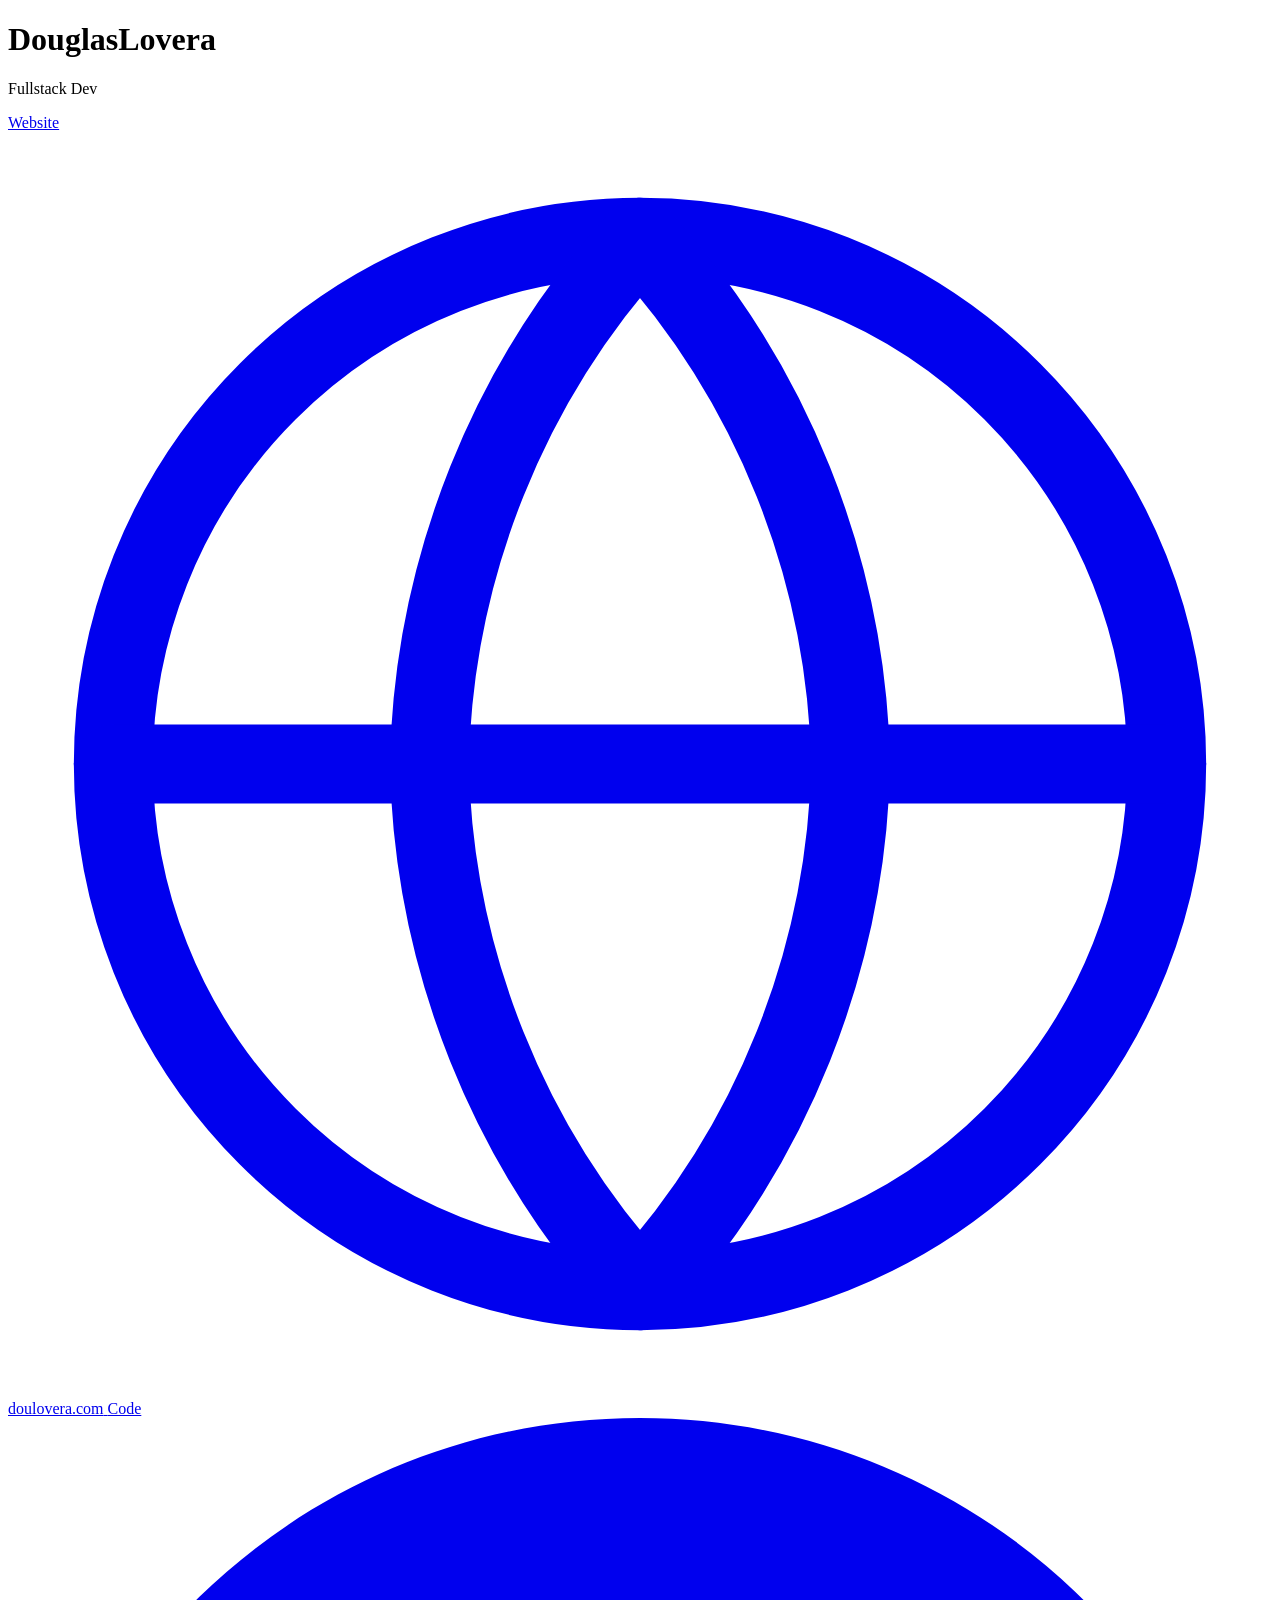
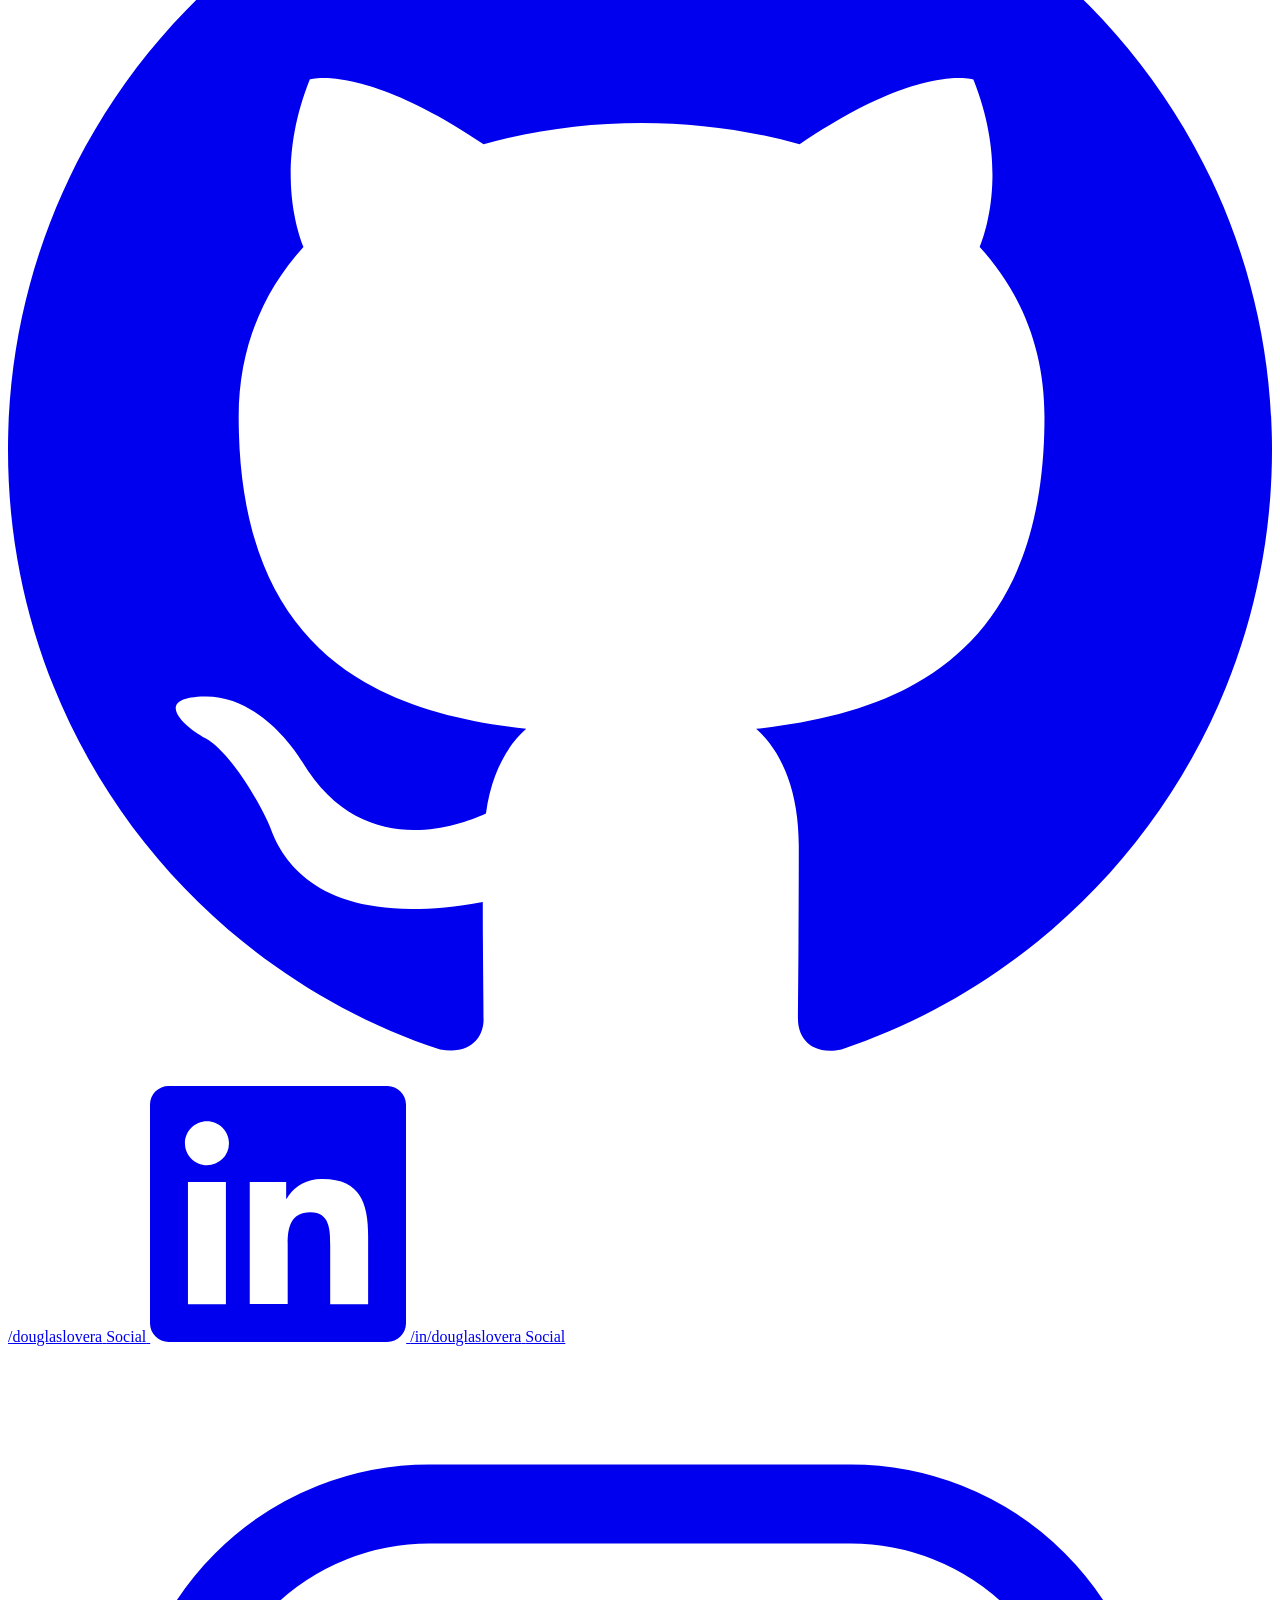
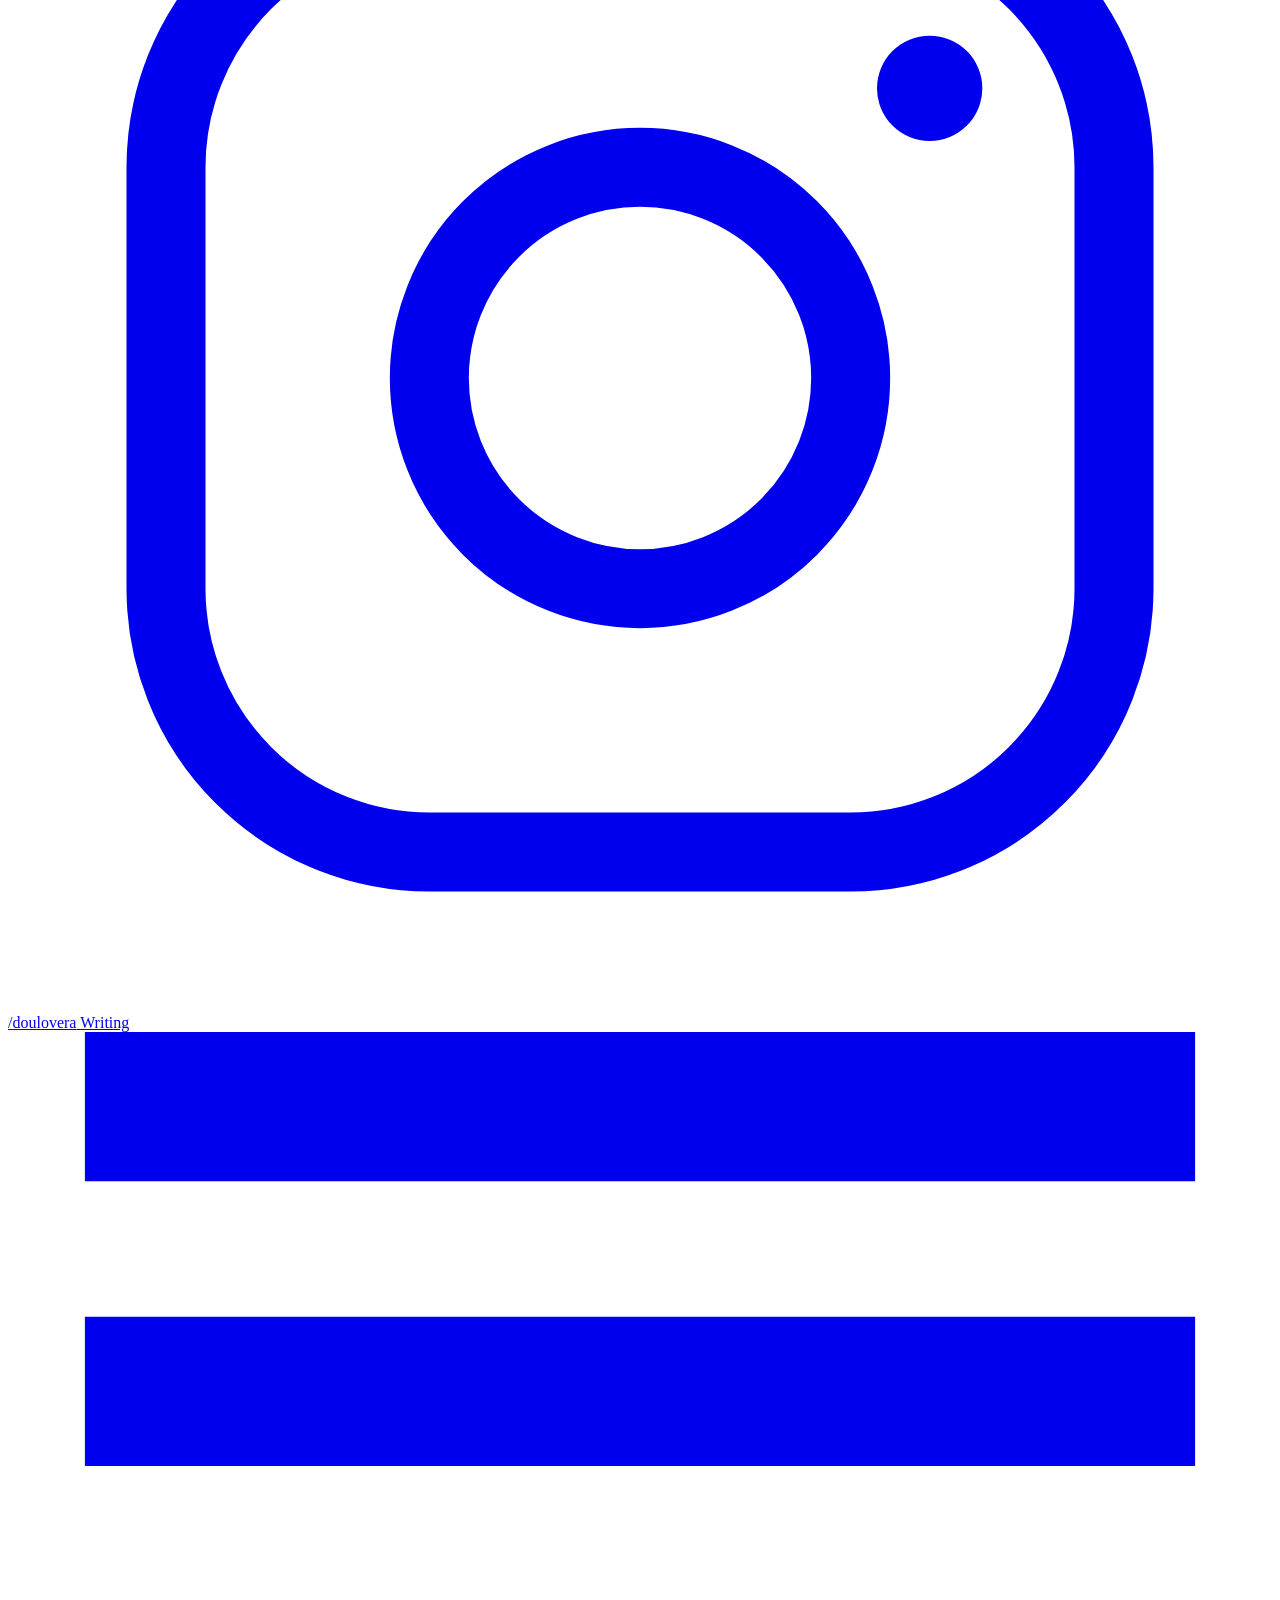
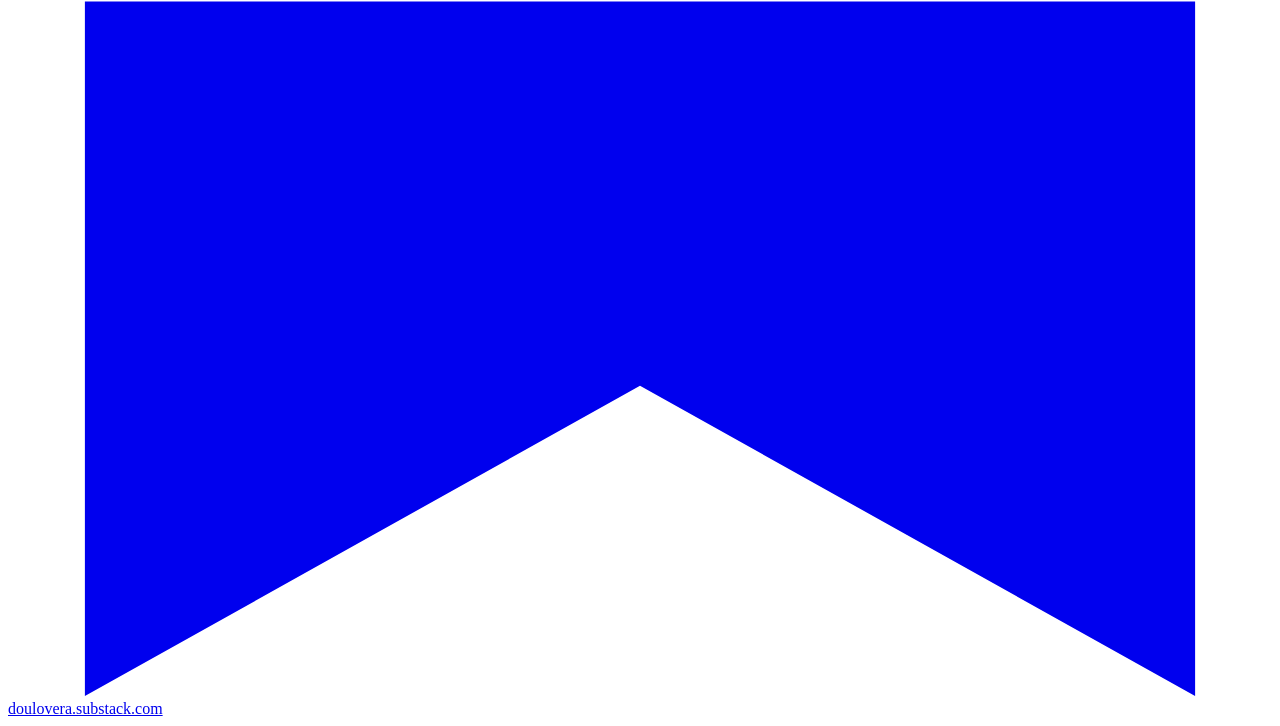
==== public/index.html @ e6ccfd94 "Replace utilities tile with Substack link" ====
<!DOCTYPE html>
<html lang="en">
<head>
  <meta charset="UTF-8" />
  <meta name="viewport" content="width=device-width, initial-scale=1.0" />
  <title>Douglas Lovera — Fullstack Dev</title>
  <meta name="description" content="Douglas Lovera — Fullstack Dev. Links and projects." />
  <link rel="preconnect" href="https://fonts.googleapis.com" />
  <link rel="preconnect" href="https://fonts.gstatic.com" crossorigin />
  <link href="https://fonts.googleapis.com/css2?family=Inter:wght@400;500;700;800;900&display=swap" rel="stylesheet" />
  <link rel="stylesheet" href="styles.css" />
</head>
<body>
  <main class="page">
    <header class="hero">
      <h1 class="hero__title"><span>Douglas</span><span>Lovera</span></h1>
      <p class="hero__subtitle">Fullstack Dev</p>
    </header>

    <section class="grid" aria-label="Links">
      <!-- Web -->
      <a class="tile tile--lg" href="https://doulovera.com" target="_blank" rel="noopener noreferrer" style="--accent: #6ea8fe;">
        <span class="tile__dither" aria-hidden="true"></span>
        <span class="tile__label">Website</span>
        <span class="tile__logo">
          <svg viewBox="0 0 24 24" fill="none" stroke="currentColor" stroke-width="1.5" stroke-linecap="round" stroke-linejoin="round" aria-hidden="true">
            <circle cx="12" cy="12" r="10" />
            <path d="M2 12h20" />
            <path d="M12 2a15.3 15.3 0 0 1 4 10 15.3 15.3 0 0 1-4 10 15.3 15.3 0 0 1-4-10 15.3 15.3 0 0 1 4-10z" />
          </svg>
        </span>
        <span class="tile__name">doulovera.com</span>
      </a>

      <!-- GitHub -->
      <a class="tile tile--lg" href="https://github.com/douglaslovera" target="_blank" rel="noopener noreferrer" style="--accent: #ffffff;">
        <span class="tile__dither" aria-hidden="true"></span>
        <span class="tile__label">Code</span>
        <span class="tile__logo">
          <svg viewBox="0 0 1024 1024" fill="none" xmlns="http://www.w3.org/2000/svg" aria-hidden="true">
            <path fill-rule="evenodd" clip-rule="evenodd" d="M8 0C3.58 0 0 3.58 0 8C0 11.54 2.29 14.53 5.47 15.59C5.87 15.66 6.02 15.42 6.02 15.21C6.02 15.02 6.01 14.39 6.01 13.72C4 14.09 3.48 13.23 3.32 12.78C3.23 12.55 2.84 11.84 2.5 11.65C2.22 11.5 1.82 11.13 2.49 11.12C3.12 11.11 3.57 11.7 3.72 11.94C4.44 13.15 5.59 12.81 6.05 12.6C6.12 12.08 6.33 11.73 6.56 11.53C4.78 11.33 2.92 10.64 2.92 7.58C2.92 6.71 3.23 5.99 3.74 5.43C3.66 5.23 3.38 4.41 3.82 3.31C3.82 3.31 4.49 3.1 6.02 4.13C6.66 3.95 7.34 3.86 8.02 3.86C8.7 3.86 9.38 3.95 10.02 4.13C11.55 3.09 12.22 3.31 12.22 3.31C12.66 4.41 12.38 5.23 12.3 5.43C12.81 5.99 13.12 6.7 13.12 7.58C13.12 10.65 11.25 11.33 9.47 11.53C9.76 11.78 10.01 12.26 10.01 13.01C10.01 14.08 10 14.94 10 15.21C10 15.42 10.15 15.67 10.55 15.59C13.71 14.53 16 11.53 16 8C16 3.58 12.42 0 8 0Z" transform="scale(64)" fill="currentColor" />
          </svg>
        </span>
        <span class="tile__name">/douglaslovera</span>
      </a>

      <!-- LinkedIn -->
      <a class="tile tile--sm" href="https://www.linkedin.com/in/douglaslovera" target="_blank" rel="noopener noreferrer" style="--accent: #0a66c2;">
        <span class="tile__dither" aria-hidden="true"></span>
        <span class="tile__label">Social</span>
        <span class="tile__logo">
          <svg width="256" height="256" xmlns="http://www.w3.org/2000/svg" preserveAspectRatio="xMidYMid" viewBox="0 0 256 256" aria-hidden="true">
            <path d="M218.123 218.127h-37.931v-59.403c0-14.165-.253-32.4-19.728-32.4-19.756 0-22.779 15.434-22.779 31.369v60.43h-37.93V95.967h36.413v16.694h.51a39.907 39.907 0 0 1 35.928-19.733c38.445 0 45.533 25.288 45.533 58.186l-.016 67.013ZM56.955 79.27c-12.157.002-22.014-9.852-22.016-22.009-.002-12.157 9.851-22.014 22.008-22.016 12.157-.003 22.014 9.851 22.016 22.008A22.013 22.013 0 0 1 56.955 79.27m18.966 138.858H37.95V95.967h37.97v122.16ZM237.033.018H18.89C8.58-.098.125 8.161-.001 18.471v219.053c.122 10.315 8.576 18.582 18.89 18.474h218.144c10.336.128 18.823-8.139 18.966-18.474V18.454c-.147-10.33-8.635-18.588-18.966-18.453" fill="currentColor" />
          </svg>
        </span>
        <span class="tile__name">/in/douglaslovera</span>
      </a>

      <!-- Instagram -->
      <a class="tile tile--sm" href="https://www.instagram.com/doulovera" target="_blank" rel="noopener noreferrer" style="--accent: #e1306c;">
        <span class="tile__dither" aria-hidden="true"></span>
        <span class="tile__label">Social</span>
        <span class="tile__logo">
          <svg viewBox="0 0 24 24" fill="none" stroke="currentColor" stroke-width="1.5" stroke-linecap="round" stroke-linejoin="round" aria-hidden="true">
            <rect x="3" y="3" width="18" height="18" rx="5" />
            <circle cx="12" cy="12" r="4" />
            <circle cx="17.5" cy="6.5" r="1" fill="currentColor" stroke="none" />
          </svg>
        </span>
        <span class="tile__name">/doulovera</span>
      </a>

      <!-- Substack -->
      <a class="tile tile--sm" href="https://doulovera.substack.com" target="_blank" rel="noopener noreferrer" style="--accent: #ff6719;">
        <span class="tile__dither" aria-hidden="true"></span>
        <span class="tile__label">Writing</span>
        <span class="tile__logo">
          <svg viewBox="0 0 24 24" xmlns="http://www.w3.org/2000/svg" aria-hidden="true">
            <path d="M22.539 8.242H1.46V5.406h21.08v2.836zM1.46 10.812V24L12 18.11 22.54 24V10.812H1.46zM22.54 0H1.46v2.836h21.08V0z" fill="currentColor" />
          </svg>
        </span>
        <span class="tile__name">doulovera.substack.com</span>
      </a>
    </section>
  </main>
</body>
</html>
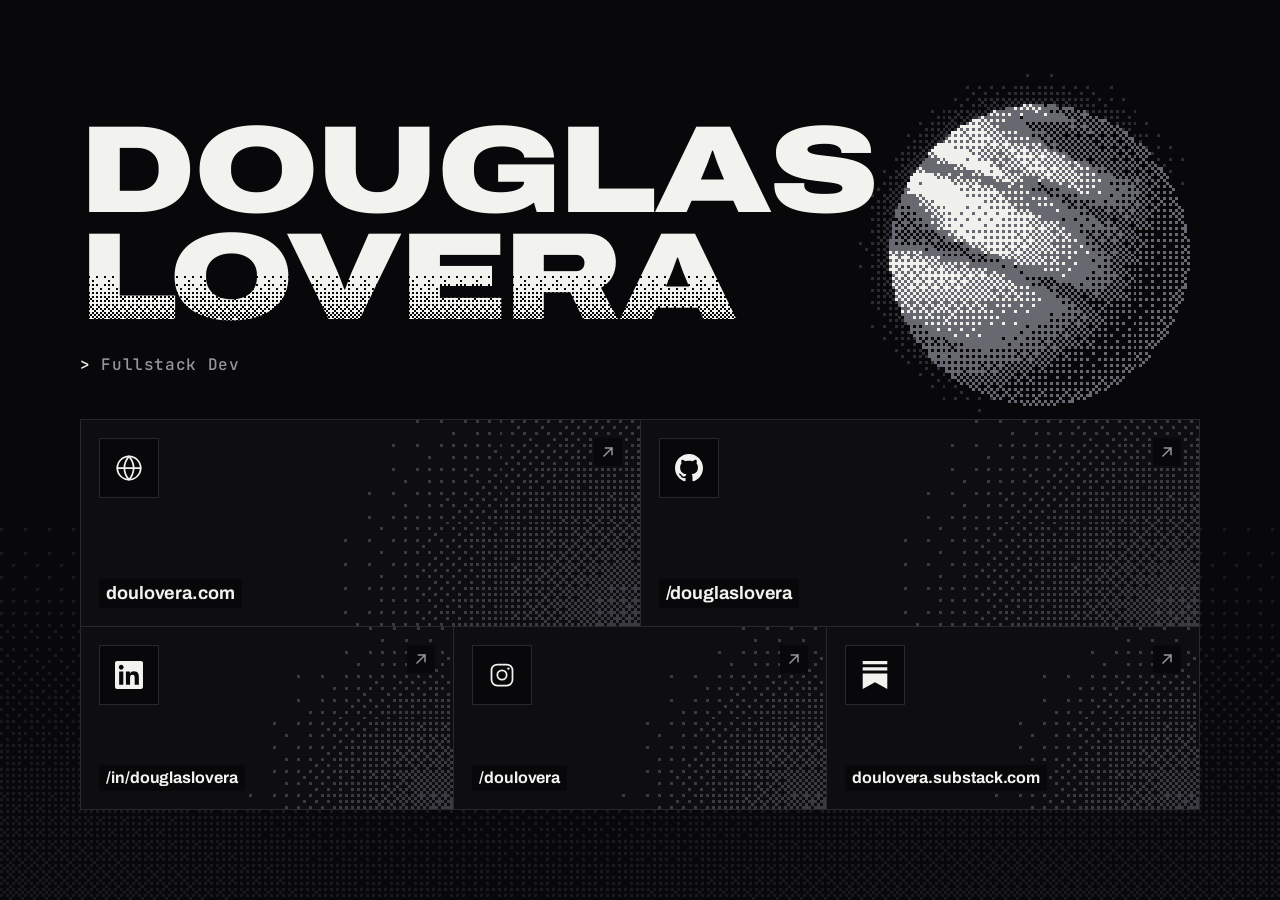
==== commit 82f71ac5: "Redesign link page with dark dithered look (#1) Add a small canvas script that draws ordered-dither " ====
--- a/public/index.html
+++ b/public/index.html
@@ -5,79 +5,103 @@
   <meta name="viewport" content="width=device-width, initial-scale=1.0" />
   <title>Douglas Lovera — Fullstack Dev</title>
   <meta name="description" content="Douglas Lovera — Fullstack Dev. Links and projects." />
+  <meta name="theme-color" content="#08080a" />
   <link rel="preconnect" href="https://fonts.googleapis.com" />
   <link rel="preconnect" href="https://fonts.gstatic.com" crossorigin />
-  <link href="https://fonts.googleapis.com/css2?family=Inter:wght@400;500;700;800;900&display=swap" rel="stylesheet" />
+  <link href="https://fonts.googleapis.com/css2?family=Archivo:wdth,wght@100..125,700..900&family=JetBrains+Mono:wght@500&display=swap" rel="stylesheet" />
   <link rel="stylesheet" href="styles.css" />
+  <script src="app.js" defer></script>
 </head>
 <body>
+  <canvas class="backdrop" aria-hidden="true"></canvas>
   <main class="page">
     <header class="hero">
       <h1 class="hero__title"><span>Douglas</span><span>Lovera</span></h1>
       <p class="hero__subtitle">Fullstack Dev</p>
+      <canvas class="hero__orb" aria-hidden="true"></canvas>
     </header>
 
     <section class="grid" aria-label="Links">
       <!-- Web -->
       <a class="tile tile--lg" href="https://doulovera.com" target="_blank" rel="noopener noreferrer" style="--accent: #6ea8fe;">
-        <span class="tile__dither" aria-hidden="true"></span>
-        <span class="tile__label">Website</span>
-        <span class="tile__logo">
-          <svg viewBox="0 0 24 24" fill="none" stroke="currentColor" stroke-width="1.5" stroke-linecap="round" stroke-linejoin="round" aria-hidden="true">
-            <circle cx="12" cy="12" r="10" />
-            <path d="M2 12h20" />
-            <path d="M12 2a15.3 15.3 0 0 1 4 10 15.3 15.3 0 0 1-4 10 15.3 15.3 0 0 1-4-10 15.3 15.3 0 0 1 4-10z" />
-          </svg>
+        <canvas class="tile__dither" aria-hidden="true"></canvas>
+        <span class="tile__top">
+          <span class="tile__logo">
+            <svg viewBox="0 0 24 24" fill="none" stroke="currentColor" stroke-width="1.5" stroke-linecap="round" stroke-linejoin="round" aria-hidden="true">
+              <circle cx="12" cy="12" r="10" />
+              <path d="M2 12h20" />
+              <path d="M12 2a15.3 15.3 0 0 1 4 10 15.3 15.3 0 0 1-4 10 15.3 15.3 0 0 1-4-10 15.3 15.3 0 0 1 4-10z" />
+            </svg>
+          </span>
+          <span class="tile__arrow" aria-hidden="true">
+            <svg viewBox="0 0 14 14" fill="none" stroke="currentColor" stroke-width="1.5" stroke-linecap="square"><path d="M3 11 11 3M4.5 3H11v6.5" /></svg>
+          </span>
         </span>
         <span class="tile__name">doulovera.com</span>
       </a>
 
       <!-- GitHub -->
       <a class="tile tile--lg" href="https://github.com/douglaslovera" target="_blank" rel="noopener noreferrer" style="--accent: #ffffff;">
-        <span class="tile__dither" aria-hidden="true"></span>
-        <span class="tile__label">Code</span>
-        <span class="tile__logo">
-          <svg viewBox="0 0 1024 1024" fill="none" xmlns="http://www.w3.org/2000/svg" aria-hidden="true">
-            <path fill-rule="evenodd" clip-rule="evenodd" d="M8 0C3.58 0 0 3.58 0 8C0 11.54 2.29 14.53 5.47 15.59C5.87 15.66 6.02 15.42 6.02 15.21C6.02 15.02 6.01 14.39 6.01 13.72C4 14.09 3.48 13.23 3.32 12.78C3.23 12.55 2.84 11.84 2.5 11.65C2.22 11.5 1.82 11.13 2.49 11.12C3.12 11.11 3.57 11.7 3.72 11.94C4.44 13.15 5.59 12.81 6.05 12.6C6.12 12.08 6.33 11.73 6.56 11.53C4.78 11.33 2.92 10.64 2.92 7.58C2.92 6.71 3.23 5.99 3.74 5.43C3.66 5.23 3.38 4.41 3.82 3.31C3.82 3.31 4.49 3.1 6.02 4.13C6.66 3.95 7.34 3.86 8.02 3.86C8.7 3.86 9.38 3.95 10.02 4.13C11.55 3.09 12.22 3.31 12.22 3.31C12.66 4.41 12.38 5.23 12.3 5.43C12.81 5.99 13.12 6.7 13.12 7.58C13.12 10.65 11.25 11.33 9.47 11.53C9.76 11.78 10.01 12.26 10.01 13.01C10.01 14.08 10 14.94 10 15.21C10 15.42 10.15 15.67 10.55 15.59C13.71 14.53 16 11.53 16 8C16 3.58 12.42 0 8 0Z" transform="scale(64)" fill="currentColor" />
-          </svg>
+        <canvas class="tile__dither" aria-hidden="true"></canvas>
+        <span class="tile__top">
+          <span class="tile__logo">
+            <svg viewBox="0 0 1024 1024" fill="none" xmlns="http://www.w3.org/2000/svg" aria-hidden="true">
+              <path fill-rule="evenodd" clip-rule="evenodd" d="M8 0C3.58 0 0 3.58 0 8C0 11.54 2.29 14.53 5.47 15.59C5.87 15.66 6.02 15.42 6.02 15.21C6.02 15.02 6.01 14.39 6.01 13.72C4 14.09 3.48 13.23 3.32 12.78C3.23 12.55 2.84 11.84 2.5 11.65C2.22 11.5 1.82 11.13 2.49 11.12C3.12 11.11 3.57 11.7 3.72 11.94C4.44 13.15 5.59 12.81 6.05 12.6C6.12 12.08 6.33 11.73 6.56 11.53C4.78 11.33 2.92 10.64 2.92 7.58C2.92 6.71 3.23 5.99 3.74 5.43C3.66 5.23 3.38 4.41 3.82 3.31C3.82 3.31 4.49 3.1 6.02 4.13C6.66 3.95 7.34 3.86 8.02 3.86C8.7 3.86 9.38 3.95 10.02 4.13C11.55 3.09 12.22 3.31 12.22 3.31C12.66 4.41 12.38 5.23 12.3 5.43C12.81 5.99 13.12 6.7 13.12 7.58C13.12 10.65 11.25 11.33 9.47 11.53C9.76 11.78 10.01 12.26 10.01 13.01C10.01 14.08 10 14.94 10 15.21C10 15.42 10.15 15.67 10.55 15.59C13.71 14.53 16 11.53 16 8C16 3.58 12.42 0 8 0Z" transform="scale(64)" fill="currentColor" />
+            </svg>
+          </span>
+          <span class="tile__arrow" aria-hidden="true">
+            <svg viewBox="0 0 14 14" fill="none" stroke="currentColor" stroke-width="1.5" stroke-linecap="square"><path d="M3 11 11 3M4.5 3H11v6.5" /></svg>
+          </span>
         </span>
         <span class="tile__name">/douglaslovera</span>
       </a>
 
       <!-- LinkedIn -->
-      <a class="tile tile--sm" href="https://www.linkedin.com/in/douglaslovera" target="_blank" rel="noopener noreferrer" style="--accent: #0a66c2;">
-        <span class="tile__dither" aria-hidden="true"></span>
-        <span class="tile__label">Social</span>
-        <span class="tile__logo">
-          <svg width="256" height="256" xmlns="http://www.w3.org/2000/svg" preserveAspectRatio="xMidYMid" viewBox="0 0 256 256" aria-hidden="true">
-            <path d="M218.123 218.127h-37.931v-59.403c0-14.165-.253-32.4-19.728-32.4-19.756 0-22.779 15.434-22.779 31.369v60.43h-37.93V95.967h36.413v16.694h.51a39.907 39.907 0 0 1 35.928-19.733c38.445 0 45.533 25.288 45.533 58.186l-.016 67.013ZM56.955 79.27c-12.157.002-22.014-9.852-22.016-22.009-.002-12.157 9.851-22.014 22.008-22.016 12.157-.003 22.014 9.851 22.016 22.008A22.013 22.013 0 0 1 56.955 79.27m18.966 138.858H37.95V95.967h37.97v122.16ZM237.033.018H18.89C8.58-.098.125 8.161-.001 18.471v219.053c.122 10.315 8.576 18.582 18.89 18.474h218.144c10.336.128 18.823-8.139 18.966-18.474V18.454c-.147-10.33-8.635-18.588-18.966-18.453" fill="currentColor" />
-          </svg>
+      <a class="tile tile--sm" href="https://www.linkedin.com/in/douglaslovera" target="_blank" rel="noopener noreferrer" style="--accent: #3d8fe8;">
+        <canvas class="tile__dither" aria-hidden="true"></canvas>
+        <span class="tile__top">
+          <span class="tile__logo">
+            <svg width="256" height="256" xmlns="http://www.w3.org/2000/svg" preserveAspectRatio="xMidYMid" viewBox="0 0 256 256" aria-hidden="true">
+              <path d="M218.123 218.127h-37.931v-59.403c0-14.165-.253-32.4-19.728-32.4-19.756 0-22.779 15.434-22.779 31.369v60.43h-37.93V95.967h36.413v16.694h.51a39.907 39.907 0 0 1 35.928-19.733c38.445 0 45.533 25.288 45.533 58.186l-.016 67.013ZM56.955 79.27c-12.157.002-22.014-9.852-22.016-22.009-.002-12.157 9.851-22.014 22.008-22.016 12.157-.003 22.014 9.851 22.016 22.008A22.013 22.013 0 0 1 56.955 79.27m18.966 138.858H37.95V95.967h37.97v122.16ZM237.033.018H18.89C8.58-.098.125 8.161-.001 18.471v219.053c.122 10.315 8.576 18.582 18.89 18.474h218.144c10.336.128 18.823-8.139 18.966-18.474V18.454c-.147-10.33-8.635-18.588-18.966-18.453" fill="currentColor" />
+            </svg>
+          </span>
+          <span class="tile__arrow" aria-hidden="true">
+            <svg viewBox="0 0 14 14" fill="none" stroke="currentColor" stroke-width="1.5" stroke-linecap="square"><path d="M3 11 11 3M4.5 3H11v6.5" /></svg>
+          </span>
         </span>
         <span class="tile__name">/in/douglaslovera</span>
       </a>
 
       <!-- Instagram -->
-      <a class="tile tile--sm" href="https://www.instagram.com/doulovera" target="_blank" rel="noopener noreferrer" style="--accent: #e1306c;">
-        <span class="tile__dither" aria-hidden="true"></span>
-        <span class="tile__label">Social</span>
-        <span class="tile__logo">
-          <svg viewBox="0 0 24 24" fill="none" stroke="currentColor" stroke-width="1.5" stroke-linecap="round" stroke-linejoin="round" aria-hidden="true">
-            <rect x="3" y="3" width="18" height="18" rx="5" />
-            <circle cx="12" cy="12" r="4" />
-            <circle cx="17.5" cy="6.5" r="1" fill="currentColor" stroke="none" />
-          </svg>
+      <a class="tile tile--sm" href="https://www.instagram.com/doulovera" target="_blank" rel="noopener noreferrer" style="--accent: #f0407f;">
+        <canvas class="tile__dither" aria-hidden="true"></canvas>
+        <span class="tile__top">
+          <span class="tile__logo">
+            <svg viewBox="0 0 24 24" fill="none" stroke="currentColor" stroke-width="1.5" stroke-linecap="round" stroke-linejoin="round" aria-hidden="true">
+              <rect x="3" y="3" width="18" height="18" rx="5" />
+              <circle cx="12" cy="12" r="4" />
+              <circle cx="17.5" cy="6.5" r="1" fill="currentColor" stroke="none" />
+            </svg>
+          </span>
+          <span class="tile__arrow" aria-hidden="true">
+            <svg viewBox="0 0 14 14" fill="none" stroke="currentColor" stroke-width="1.5" stroke-linecap="square"><path d="M3 11 11 3M4.5 3H11v6.5" /></svg>
+          </span>
         </span>
         <span class="tile__name">/doulovera</span>
       </a>
 
       <!-- Substack -->
       <a class="tile tile--sm" href="https://doulovera.substack.com" target="_blank" rel="noopener noreferrer" style="--accent: #ff6719;">
-        <span class="tile__dither" aria-hidden="true"></span>
-        <span class="tile__label">Writing</span>
-        <span class="tile__logo">
-          <svg viewBox="0 0 24 24" xmlns="http://www.w3.org/2000/svg" aria-hidden="true">
-            <path d="M22.539 8.242H1.46V5.406h21.08v2.836zM1.46 10.812V24L12 18.11 22.54 24V10.812H1.46zM22.54 0H1.46v2.836h21.08V0z" fill="currentColor" />
-          </svg>
+        <canvas class="tile__dither" aria-hidden="true"></canvas>
+        <span class="tile__top">
+          <span class="tile__logo">
+            <svg viewBox="0 0 24 24" xmlns="http://www.w3.org/2000/svg" aria-hidden="true">
+              <path d="M22.539 8.242H1.46V5.406h21.08v2.836zM1.46 10.812V24L12 18.11 22.54 24V10.812H1.46zM22.54 0H1.46v2.836h21.08V0z" fill="currentColor" />
+            </svg>
+          </span>
+          <span class="tile__arrow" aria-hidden="true">
+            <svg viewBox="0 0 14 14" fill="none" stroke="currentColor" stroke-width="1.5" stroke-linecap="square"><path d="M3 11 11 3M4.5 3H11v6.5" /></svg>
+          </span>
         </span>
         <span class="tile__name">doulovera.substack.com</span>
       </a>
--- a/public/styles.css
+++ b/public/styles.css
@@ -0,0 +1,308 @@
+:root {
+  color-scheme: dark;
+  --bg: #08080a;
+  --tile: #0e0e11;
+  --plate: #08080a;
+  --line: #27272c;
+  --text: #f2f2ee;
+  --muted: #94949c;
+  --display: "Archivo", "Inter", system-ui, -apple-system, sans-serif;
+  --mono: "JetBrains Mono", ui-monospace, "SFMono-Regular", Menlo, monospace;
+}
+
+* {
+  box-sizing: border-box;
+  margin: 0;
+  padding: 0;
+}
+
+html {
+  -webkit-text-size-adjust: 100%;
+  background: var(--bg);
+}
+
+body {
+  font-family: var(--display);
+  color: var(--text);
+  min-height: 100vh;
+  min-height: 100svh;
+  display: flex;
+  align-items: center;
+  justify-content: center;
+  padding: 40px 32px;
+  -webkit-font-smoothing: antialiased;
+}
+
+canvas {
+  image-rendering: pixelated;
+}
+
+.backdrop {
+  position: fixed;
+  inset: 0;
+  z-index: -1;
+  width: 100%;
+  height: 100%;
+  pointer-events: none;
+}
+
+.page {
+  width: 100%;
+  max-width: 1120px;
+}
+
+/* ---------- Hero ---------- */
+.hero {
+  position: relative;
+  padding: 28px 0 44px;
+}
+
+.hero__title {
+  position: relative;
+  z-index: 1;
+  width: fit-content;
+  font-size: min(13.6vw, 7.75rem);
+  font-weight: 900;
+  font-stretch: 125%;
+  line-height: 0.86;
+  letter-spacing: -0.02em;
+  text-transform: uppercase;
+}
+
+.hero__title span {
+  display: block;
+}
+
+.hero__subtitle {
+  position: relative;
+  z-index: 1;
+  margin-top: 22px;
+  font-family: var(--mono);
+  font-size: clamp(0.875rem, 1.6vw, 1rem);
+  font-weight: 500;
+  letter-spacing: 0.04em;
+  color: var(--muted);
+}
+
+.hero__subtitle::before {
+  content: "> ";
+  color: var(--text);
+}
+
+.hero__orb {
+  position: absolute;
+  top: 50%;
+  right: -32px;
+  width: 385px;
+  aspect-ratio: 1;
+  transform: translateY(-50%);
+  pointer-events: none;
+}
+
+/* ---------- Grid ---------- */
+.grid {
+  position: relative;
+  display: grid;
+  grid-template-columns: repeat(6, 1fr);
+  gap: 1px;
+  background: var(--line);
+  border: 1px solid var(--line);
+}
+
+/* Row 1: two large tiles (span 3) — Row 2: three small tiles (span 2) */
+.tile--lg {
+  grid-column: span 3;
+  min-height: 206px;
+}
+
+.tile--sm {
+  grid-column: span 2;
+  min-height: 182px;
+}
+
+/* ---------- Tile ---------- */
+.tile {
+  position: relative;
+  overflow: hidden;
+  display: flex;
+  flex-direction: column;
+  padding: 18px;
+  background: var(--tile);
+  text-decoration: none;
+  color: var(--text);
+  isolation: isolate;
+  outline: none;
+}
+
+.tile:focus-visible {
+  outline: 2px solid var(--text);
+  outline-offset: -2px;
+}
+
+.tile__dither {
+  position: absolute;
+  inset: 0;
+  z-index: -1;
+  width: 100%;
+  height: 100%;
+}
+
+.tile__top {
+  display: flex;
+  align-items: flex-start;
+  justify-content: space-between;
+  margin-bottom: auto;
+  padding-bottom: 28px;
+}
+
+.tile__logo {
+  display: grid;
+  place-items: center;
+  width: 60px;
+  height: 60px;
+  background: var(--plate);
+  border: 1px solid var(--line);
+  transition: border-color 0.2s ease;
+}
+
+.tile__logo svg {
+  display: block;
+  width: 28px;
+  height: 28px;
+}
+
+.tile__arrow {
+  display: grid;
+  place-items: center;
+  width: 28px;
+  height: 28px;
+  color: var(--muted);
+  background: var(--plate);
+  transition: color 0.2s ease, transform 0.2s ease;
+}
+
+.tile__arrow svg {
+  width: 14px;
+  height: 14px;
+}
+
+.tile:hover .tile__logo,
+.tile:focus-visible .tile__logo {
+  border-color: var(--accent);
+}
+
+.tile:hover .tile__arrow,
+.tile:focus-visible .tile__arrow {
+  color: var(--text);
+  transform: translate(2px, -2px);
+}
+
+/* Text sits on solid plates so it stays readable over any dither density. */
+.tile__name {
+  align-self: flex-start;
+  max-width: 100%;
+  background: var(--plate);
+  padding: 4px 7px 5px;
+  font-size: 18px;
+  font-weight: 700;
+  letter-spacing: -0.005em;
+  overflow-wrap: anywhere;
+}
+
+.tile--sm .tile__name {
+  font-size: 16px;
+}
+
+/* ---------- Responsive ---------- */
+/* Below this width the name fills the row, so the sphere moves above it. */
+@media (max-width: 1240px) {
+  .hero {
+    --orb: clamp(240px, 36vw, 340px);
+    padding-top: calc(var(--orb) * 0.72);
+  }
+
+  .hero__orb {
+    top: calc(var(--orb) * -0.17);
+    width: var(--orb);
+    transform: none;
+  }
+}
+
+@media (max-width: 720px) {
+  body {
+    align-items: flex-start;
+    padding: 24px 18px;
+  }
+
+  .hero {
+    padding-bottom: 36px;
+  }
+
+  .hero__orb {
+    right: -18px;
+  }
+
+  .grid {
+    grid-template-columns: 1fr;
+  }
+
+  .tile--lg,
+  .tile--sm {
+    grid-column: auto;
+    min-height: 0;
+  }
+
+  .tile {
+    display: grid;
+    grid-template-columns: auto 1fr auto;
+    align-items: center;
+    column-gap: 14px;
+    padding: 14px;
+  }
+
+  .tile__top {
+    display: contents;
+  }
+
+  .tile__logo {
+    grid-column: 1;
+    width: 52px;
+    height: 52px;
+  }
+
+  .tile__logo svg {
+    width: 24px;
+    height: 24px;
+  }
+
+  .tile__arrow {
+    grid-column: 3;
+  }
+
+  .tile__name,
+  .tile--sm .tile__name {
+    grid-column: 2;
+    grid-row: 1;
+    align-self: center;
+    justify-self: start;
+    font-size: 16px;
+  }
+}
+
+@media (max-width: 360px) {
+  .tile__arrow {
+    display: none;
+  }
+
+  .tile__name,
+  .tile--sm .tile__name {
+    font-size: 13px;
+  }
+}
+
+@media (prefers-reduced-motion: reduce) {
+  .tile__logo,
+  .tile__arrow {
+    transition: none;
+  }
+}
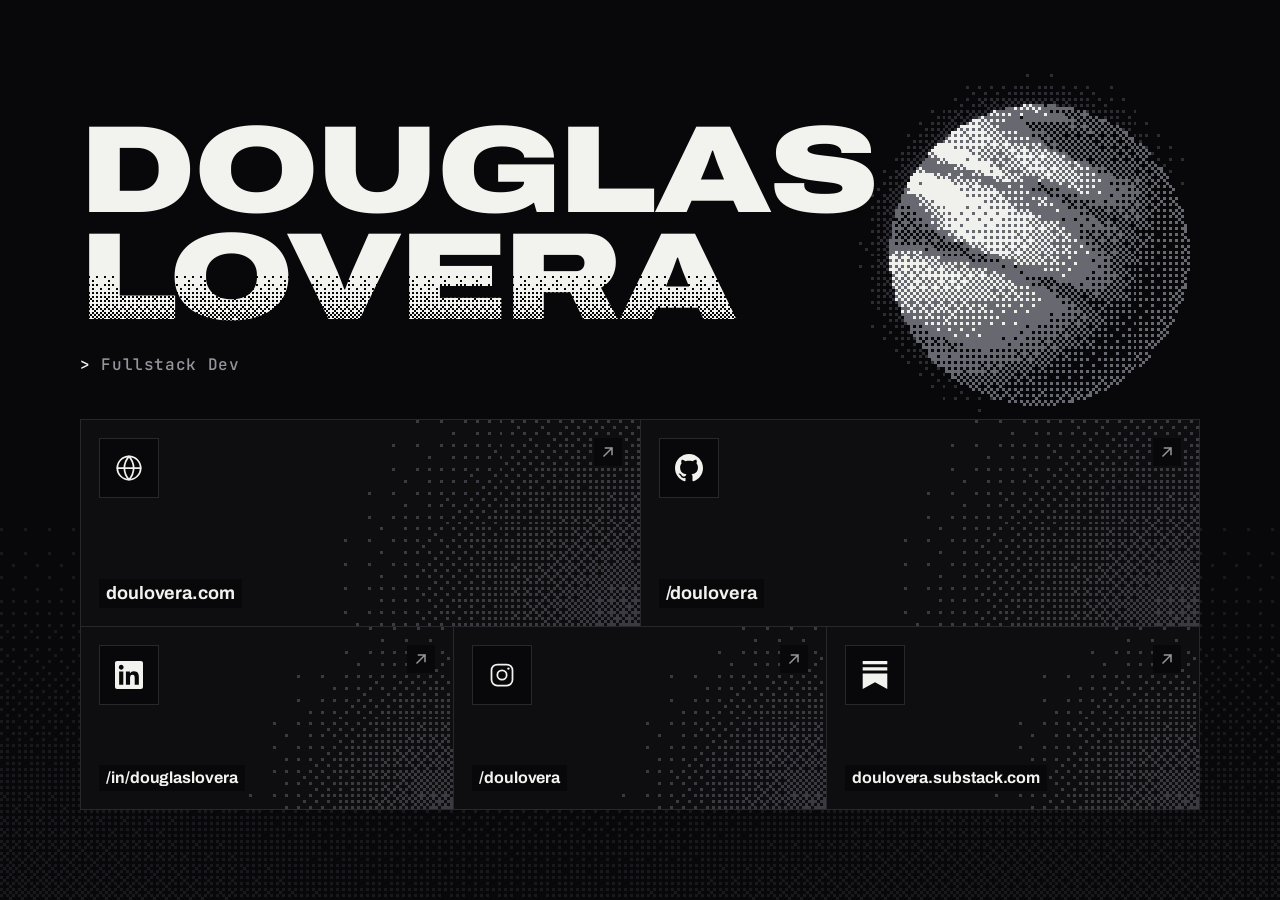
==== commit 56dbede9: "Update GitHub username to doulovera" ====
--- a/public/index.html
+++ b/public/index.html
@@ -41,7 +41,7 @@
       </a>
 
       <!-- GitHub -->
-      <a class="tile tile--lg" href="https://github.com/douglaslovera" target="_blank" rel="noopener noreferrer" style="--accent: #ffffff;">
+      <a class="tile tile--lg" href="https://github.com/doulovera" target="_blank" rel="noopener noreferrer" style="--accent: #ffffff;">
         <canvas class="tile__dither" aria-hidden="true"></canvas>
         <span class="tile__top">
           <span class="tile__logo">
@@ -53,7 +53,7 @@
             <svg viewBox="0 0 14 14" fill="none" stroke="currentColor" stroke-width="1.5" stroke-linecap="square"><path d="M3 11 11 3M4.5 3H11v6.5" /></svg>
           </span>
         </span>
-        <span class="tile__name">/douglaslovera</span>
+        <span class="tile__name">/doulovera</span>
       </a>
 
       <!-- LinkedIn -->
